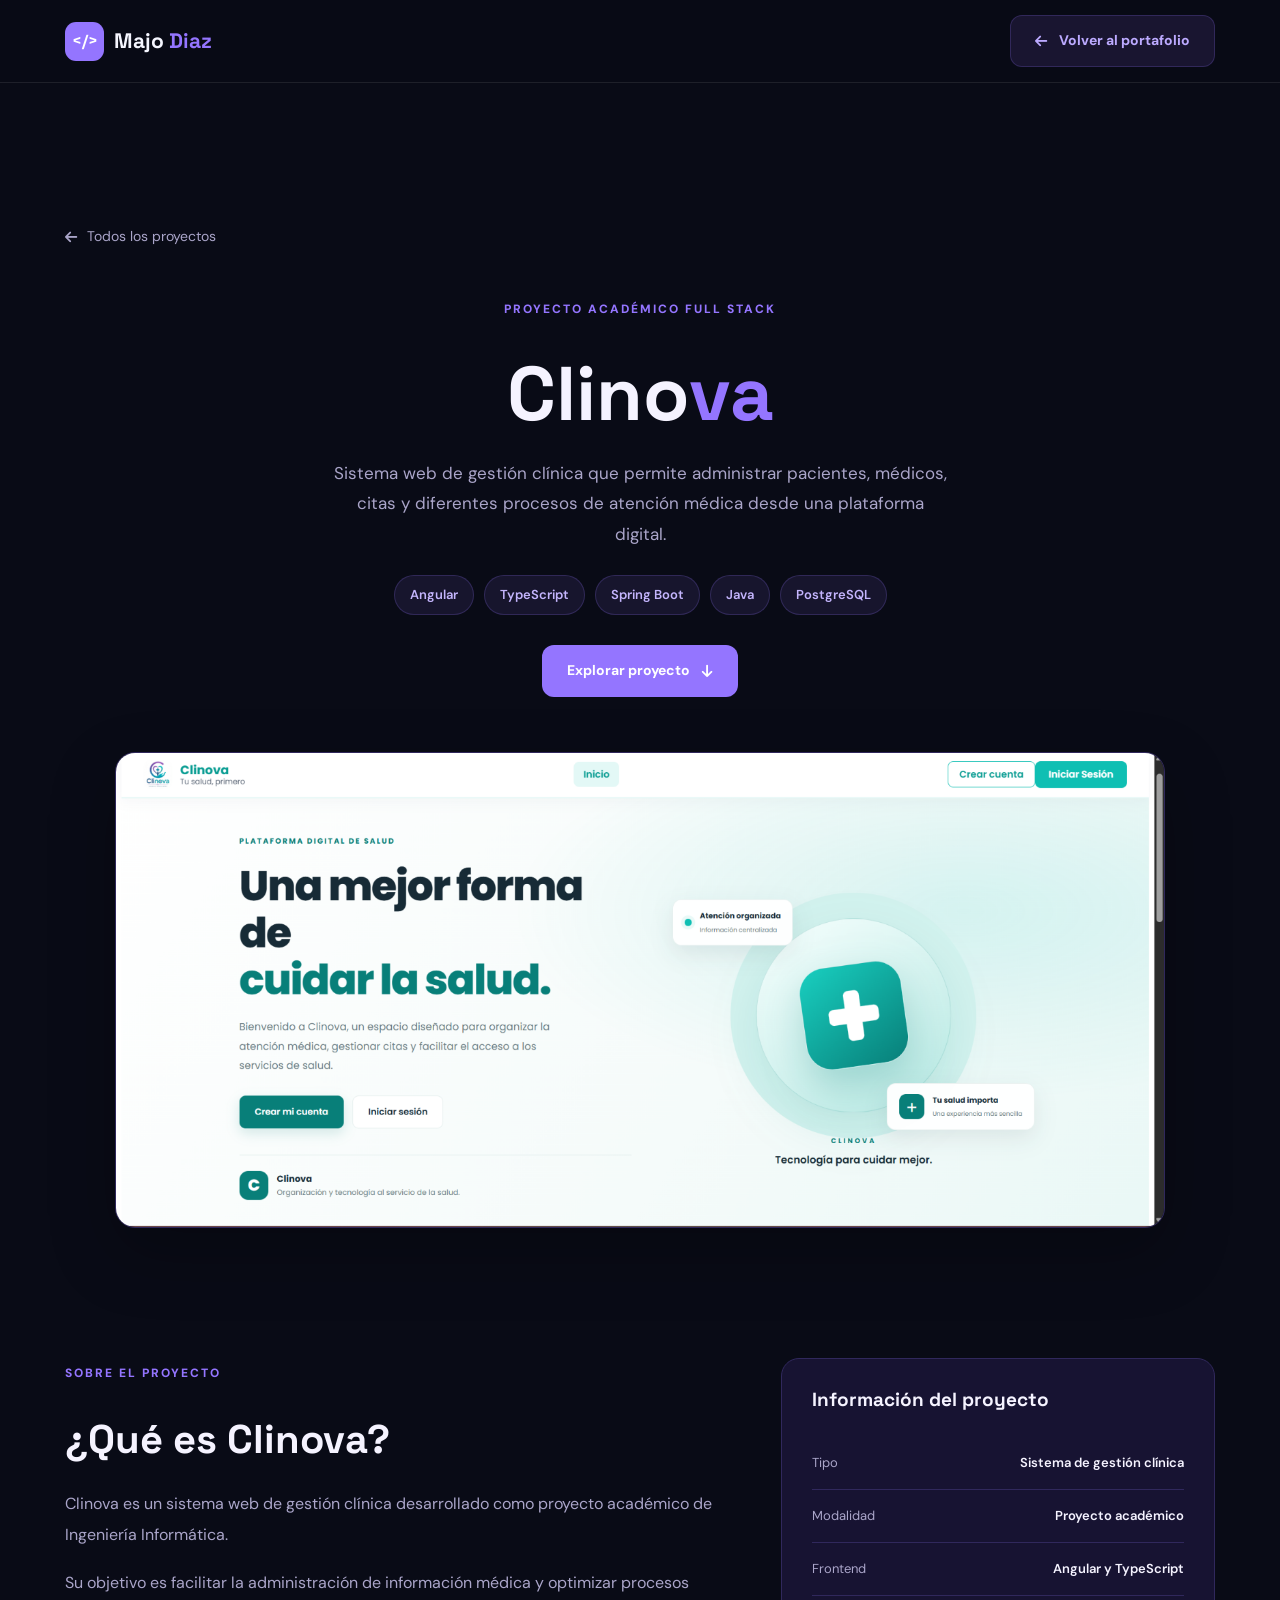
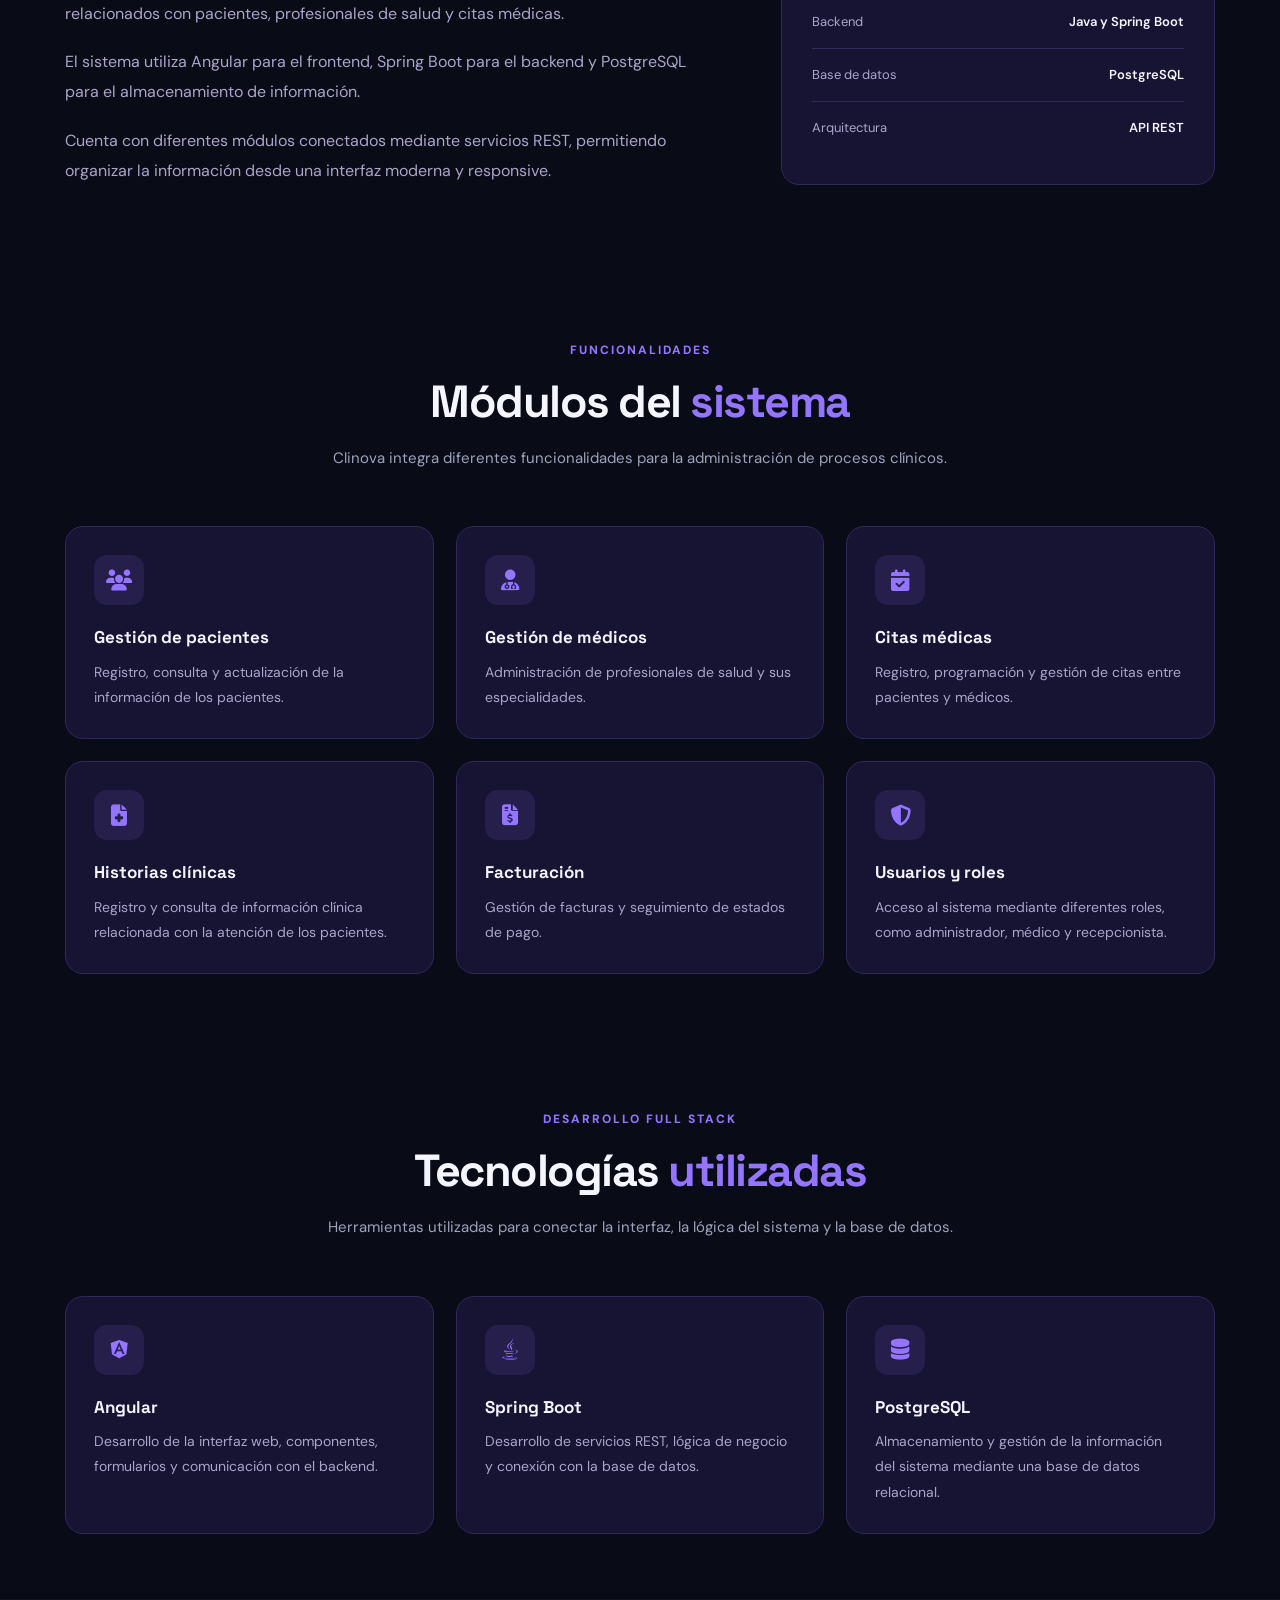
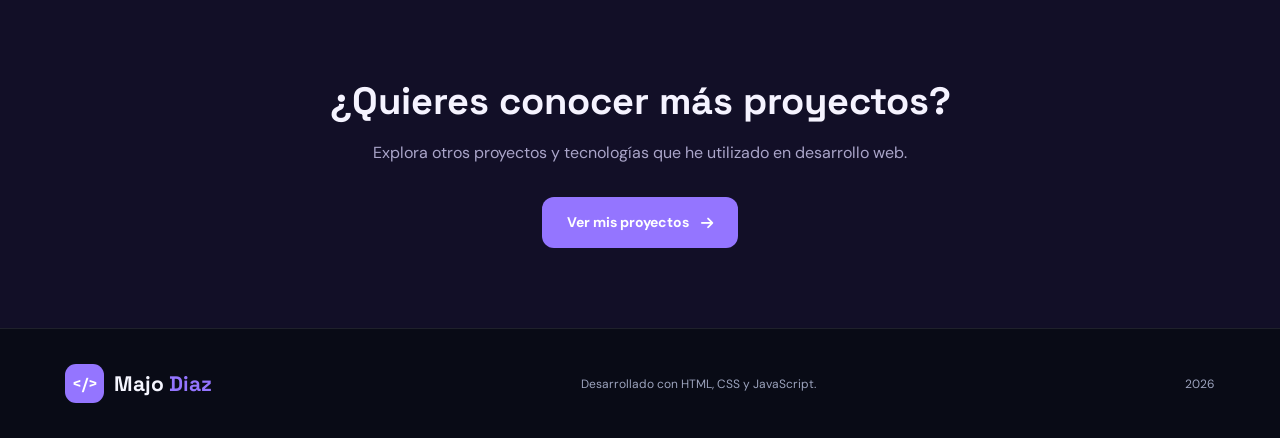
==== clinova-detalles.html @ e133c4ed "Add files via upload" ====
<!DOCTYPE html>
<html lang="es">

<head>
    <meta charset="UTF-8">
    <meta name="viewport" content="width=device-width, initial-scale=1.0">

    <meta name="description"
        content="Conoce Clinova, un sistema web de gestión clínica desarrollado con Angular, Spring Boot y PostgreSQL.">

    <title>Clinova | Proyecto de Majo Diaz</title>

    <!-- Tipografías -->
    <link rel="preconnect" href="https://fonts.googleapis.com">
    <link rel="preconnect" href="https://fonts.gstatic.com" crossorigin>

    <link href="https://fonts.googleapis.com/css2?family=DM+Sans:wght@400;500;600;700&family=Space+Grotesk:wght@400;500;600;700&display=swap"
        rel="stylesheet">

    <!-- Iconos -->
    <link rel="stylesheet"
        href="https://cdnjs.cloudflare.com/ajax/libs/font-awesome/6.5.2/css/all.min.css">

    <!-- CSS principal -->
    <link rel="stylesheet" href="styles.css">
</head>

<body>

    <!-- =====================================
         NAVEGACIÓN
    ===================================== -->

    <header class="header">

        <nav class="navbar container">

            <a href="index.html" class="logo">
                <span class="logo-icon">&lt;/&gt;</span>
                <span>Majo<span class="logo-accent"> Diaz</span></span>
            </a>

            <a href="index.html#proyectos" class="btn btn-nav">
                <i class="fa-solid fa-arrow-left"></i>
                Volver al portafolio
            </a>

        </nav>

    </header>

    <main>

        <!-- =====================================
             PRESENTACIÓN DE CLINOVA
        ===================================== -->

        <section class="section detail-hero">

            <div class="container">

                <a href="index.html#proyectos" class="detail-back">
                    <i class="fa-solid fa-arrow-left"></i>
                    Todos los proyectos
                </a>

                <div class="detail-heading">

                    <span class="section-label">
                        PROYECTO ACADÉMICO FULL STACK
                    </span>

                    <h1>Clino<span>va</span></h1>

                    <p>
                        Sistema web de gestión clínica que permite
                        administrar pacientes, médicos, citas
                        y diferentes procesos de atención médica
                        desde una plataforma digital.
                    </p>

                    <div class="detail-tags">
                        <span>Angular</span>
                        <span>TypeScript</span>
                        <span>Spring Boot</span>
                        <span>Java</span>
                        <span>PostgreSQL</span>
                    </div>

                    <a href="#informacion" class="btn btn-primary">
                        Explorar proyecto
                        <i class="fa-solid fa-arrow-down"></i>
                    </a>

                </div>

                <!-- IMAGEN PRINCIPAL -->
                <div class="detail-preview">

                    <img src="./clinova.png"
                         alt="Captura de la página principal de Clinova">

                </div>

            </div>

        </section>


        <!-- =====================================
             SOBRE EL PROYECTO
        ===================================== -->

        <section class="section detail-section" id="informacion">

            <div class="container">

                <div class="detail-grid">

                    <div class="detail-description">

                        <span class="section-label">
                            SOBRE EL PROYECTO
                        </span>

                        <h2>¿Qué es Clinova?</h2>

                        <p>
                            Clinova es un sistema web de gestión
                            clínica desarrollado como proyecto
                            académico de Ingeniería Informática.
                        </p>

                        <p>
                            Su objetivo es facilitar la administración
                            de información médica y optimizar
                            procesos relacionados con pacientes,
                            profesionales de salud y citas médicas.
                        </p>

                        <p>
                            El sistema utiliza Angular para el
                            frontend, Spring Boot para el backend
                            y PostgreSQL para el almacenamiento
                            de información.
                        </p>

                        <p>
                            Cuenta con diferentes módulos
                            conectados mediante servicios REST,
                            permitiendo organizar la información
                            desde una interfaz moderna y responsive.
                        </p>

                    </div>

                    <!-- INFORMACIÓN TÉCNICA -->
                    <div class="detail-info-card">

                        <h3>Información del proyecto</h3>

                        <div class="detail-info-item">
                            <span>Tipo</span>
                            <strong>Sistema de gestión clínica</strong>
                        </div>

                        <div class="detail-info-item">
                            <span>Modalidad</span>
                            <strong>Proyecto académico</strong>
                        </div>

                        <div class="detail-info-item">
                            <span>Frontend</span>
                            <strong>Angular y TypeScript</strong>
                        </div>

                        <div class="detail-info-item">
                            <span>Backend</span>
                            <strong>Java y Spring Boot</strong>
                        </div>

                        <div class="detail-info-item">
                            <span>Base de datos</span>
                            <strong>PostgreSQL</strong>
                        </div>

                        <div class="detail-info-item">
                            <span>Arquitectura</span>
                            <strong>API REST</strong>
                        </div>

                    </div>

                </div>

            </div>

        </section>


        <!-- =====================================
             FUNCIONALIDADES
        ===================================== -->

        <section class="section detail-section">

            <div class="container">

                <div class="section-heading">

                    <span class="section-label">
                        FUNCIONALIDADES
                    </span>

                    <h2>Módulos del <span>sistema</span></h2>

                    <p>
                        Clinova integra diferentes funcionalidades
                        para la administración de procesos clínicos.
                    </p>

                </div>

                <div class="detail-features-grid">

                    <!-- PACIENTES -->
                    <div class="detail-feature-card">

                        <i class="fa-solid fa-users"></i>

                        <h3>Gestión de pacientes</h3>

                        <p>
                            Registro, consulta y actualización
                            de la información de los pacientes.
                        </p>

                    </div>

                    <!-- MÉDICOS -->
                    <div class="detail-feature-card">

                        <i class="fa-solid fa-user-doctor"></i>

                        <h3>Gestión de médicos</h3>

                        <p>
                            Administración de profesionales
                            de salud y sus especialidades.
                        </p>

                    </div>

                    <!-- CITAS -->
                    <div class="detail-feature-card">

                        <i class="fa-solid fa-calendar-check"></i>

                        <h3>Citas médicas</h3>

                        <p>
                            Registro, programación y gestión
                            de citas entre pacientes y médicos.
                        </p>

                    </div>

                    <!-- HISTORIAS CLÍNICAS -->
                    <div class="detail-feature-card">

                        <i class="fa-solid fa-file-medical"></i>

                        <h3>Historias clínicas</h3>

                        <p>
                            Registro y consulta de información
                            clínica relacionada con la atención
                            de los pacientes.
                        </p>

                    </div>

                    <!-- FACTURACIÓN -->
                    <div class="detail-feature-card">

                        <i class="fa-solid fa-file-invoice-dollar"></i>

                        <h3>Facturación</h3>

                        <p>
                            Gestión de facturas y seguimiento
                            de estados de pago.
                        </p>

                    </div>

                    <!-- USUARIOS -->
                    <div class="detail-feature-card">

                        <i class="fa-solid fa-shield-halved"></i>

                        <h3>Usuarios y roles</h3>

                        <p>
                            Acceso al sistema mediante
                            diferentes roles, como administrador,
                            médico y recepcionista.
                        </p>

                    </div>

                </div>

            </div>

        </section>


        <!-- =====================================
             ARQUITECTURA Y TECNOLOGÍAS
        ===================================== -->

        <section class="section detail-section">

            <div class="container">

                <div class="section-heading">

                    <span class="section-label">
                        DESARROLLO FULL STACK
                    </span>

                    <h2>Tecnologías <span>utilizadas</span></h2>

                    <p>
                        Herramientas utilizadas para conectar
                        la interfaz, la lógica del sistema
                        y la base de datos.
                    </p>

                </div>

                <div class="detail-features-grid">

                    <div class="detail-feature-card">

                        <i class="fa-brands fa-angular"></i>

                        <h3>Angular</h3>

                        <p>
                            Desarrollo de la interfaz web,
                            componentes, formularios y
                            comunicación con el backend.
                        </p>

                    </div>

                    <div class="detail-feature-card">

                        <i class="fa-brands fa-java"></i>

                        <h3>Spring Boot</h3>

                        <p>
                            Desarrollo de servicios REST,
                            lógica de negocio y conexión
                            con la base de datos.
                        </p>

                    </div>

                    <div class="detail-feature-card">

                        <i class="fa-solid fa-database"></i>

                        <h3>PostgreSQL</h3>

                        <p>
                            Almacenamiento y gestión de
                            la información del sistema
                            mediante una base de datos relacional.
                        </p>

                    </div>

                </div>

            </div>

        </section>


        <!-- =====================================
             VOLVER AL PORTAFOLIO
        ===================================== -->

        <section class="section detail-bottom">

            <div class="container">

                <h2>¿Quieres conocer más proyectos?</h2>

                <p>
                    Explora otros proyectos y tecnologías
                    que he utilizado en desarrollo web.
                </p>

                <a href="index.html#proyectos"
                   class="btn btn-primary">

                    Ver mis proyectos
                    <i class="fa-solid fa-arrow-right"></i>

                </a>

            </div>

        </section>

    </main>


    <!-- =====================================
         FOOTER
    ===================================== -->

    <footer class="footer">

        <div class="container footer-container">

            <a href="index.html" class="logo">
                <span class="logo-icon">&lt;/&gt;</span>
                <span>Majo<span class="logo-accent"> Diaz</span></span>
            </a>

            <p>
                Desarrollado con HTML, CSS y JavaScript.
            </p>

            <span>2026</span>

        </div>

    </footer>

</body>

</html>
---- styles.css ----
/* ==========================================
   PORTAFOLIO PROFESIONAL
   ESTILOS GENERALES
========================================== */

:root {
    --bg: #090b16;
    --bg-soft: #101322;
    --surface: #15192c;
    --surface-hover: #1c2138;

    --text: #f5f6ff;
    --muted: #9ca3bd;

    --accent: #9475ff;
    --accent-strong: #7855f5;
    --accent-soft: rgba(148, 117, 255, 0.12);

    --border: rgba(255, 255, 255, 0.09);

    --font-title: 'Space Grotesk', sans-serif;
    --font-body: 'DM Sans', sans-serif;

    --radius: 18px;
    --transition: 0.3s ease;
}

/* REINICIO */

* {
    margin: 0;
    padding: 0;
    box-sizing: border-box;
}

html {
    scroll-behavior: smooth;
    scroll-padding-top: 90px;
}

body {
    background: var(--bg);
    color: var(--text);
    font-family: var(--font-body);
    line-height: 1.7;
    overflow-x: hidden;
}

a {
    text-decoration: none;
    color: inherit;
}

button {
    font: inherit;
}

button,
a {
    -webkit-tap-highlight-color: transparent;
}

.container {
    width: min(1150px, 90%);
    margin: auto;
}

.section {
    padding: 110px 0;
}

h1,
h2,
h3,
h4 {
    font-family: var(--font-title);
    line-height: 1.2;
}

::selection {
    background: var(--accent);
    color: white;
}

/* ==========================================
   BOTONES
========================================== */

.btn {
    display: inline-flex;
    align-items: center;
    justify-content: center;
    gap: 12px;

    padding: 13px 24px;
    border-radius: 12px;

    font-weight: 700;
    font-size: 14px;

    border: 1px solid transparent;
    cursor: pointer;

    transition: var(--transition);
}

.btn-primary {
    background: var(--accent);
    color: #fff;
}

.btn-primary:hover {
    background: var(--accent-strong);
    transform: translateY(-3px);
    box-shadow: 0 10px 30px rgba(148, 117, 255, 0.25);
}

.btn-outline {
    border-color: var(--border);
    background: rgba(255, 255, 255, 0.03);
}

.btn-outline:hover {
    border-color: var(--accent);
    background: var(--accent-soft);
}

.btn-nav {
    background: var(--accent-soft);
    color: #bcaaff;
    border-color: rgba(148, 117, 255, 0.2);
}

.btn-nav:hover {
    background: var(--accent);
    color: white;
}

/* ==========================================
   HEADER Y NAVEGACIÓN
========================================== */

.header {
    position: sticky;
    top: 0;
    z-index: 1000;

    background: rgba(9, 11, 22, 0.9);
    backdrop-filter: blur(18px);
    -webkit-backdrop-filter: blur(18px);

    border-bottom: 1px solid var(--border);
}

.navbar {
    height: 82px;

    display: flex;
    align-items: center;
    justify-content: space-between;
    gap: 25px;
}

.logo {
    display: inline-flex;
    align-items: center;
    gap: 10px;

    font-family: var(--font-title);
    font-size: 21px;
    font-weight: 700;
    white-space: nowrap;
}

.logo-icon {
    display: grid;
    place-items: center;

    width: 39px;
    height: 39px;

    background: var(--accent);
    border-radius: 11px;

    color: white;
    font-size: 16px;
}

.logo-accent {
    color: var(--accent);
}

.nav-links {
    display: flex;
    align-items: center;
    gap: 28px;
}

.nav-link {
    color: var(--muted);
    font-size: 14px;
    font-weight: 600;
    transition: var(--transition);
}

.nav-link:hover,
.nav-link.active {
    color: var(--accent);
}

.menu-toggle {
    display: none;

    background: transparent;
    border: 1px solid var(--border);
    border-radius: 10px;

    padding: 10px 13px;
    color: var(--text);

    cursor: pointer;
}

/* ==========================================
   HERO
========================================== */

.hero {
    position: relative;
    min-height: 680px;

    display: flex;
    align-items: center;

    padding: 105px 0 115px;

    background:
        radial-gradient(
            ellipse at 75% 40%,
            rgba(120, 85, 245, 0.12),
            transparent 45%
        ),
        var(--bg);
}

.hero-container {
    display: grid;
    grid-template-columns: 1.1fr 0.9fr;
    align-items: center;
    gap: 65px;
}

.hero-content {
    position: relative;
    z-index: 2;
}

.hero-badge {
    display: inline-flex;
    align-items: center;
    gap: 10px;

    padding: 8px 15px;
    margin-bottom: 25px;

    background: var(--accent-soft);
    border: 1px solid rgba(148, 117, 255, 0.2);
    border-radius: 50px;

    color: #c3b3ff;
    font-size: 12px;
    font-weight: 700;
}

.status-dot {
    width: 8px;
    height: 8px;
    border-radius: 50%;
    background: #54e5b2;

    box-shadow: 0 0 12px rgba(84, 229, 178, 0.5);
}

.hero-intro {
    color: var(--muted);
    font-weight: 600;
    margin-bottom: 12px;
}

.hero h1 {
    font-size: clamp(40px, 5vw, 65px);
    font-weight: 700;
    letter-spacing: -2.5px;
    margin-bottom: 25px;
}

.hero h1 span {
    display: block;

    background: linear-gradient(
        110deg,
        #b9a5ff,
        #8061ff,
        #6bded6
    );

    -webkit-background-clip: text;
    background-clip: text;
    color: transparent;
}

.hero-description {
    color: var(--muted);
    font-size: 16px;
    max-width: 530px;
    margin-bottom: 32px;
}

.hero-buttons {
    display: flex;
    flex-wrap: wrap;
    gap: 14px;
}

.hero-tech {
    margin-top: 45px;
    padding-top: 25px;
    border-top: 1px solid var(--border);
}

.hero-tech > span {
    color: var(--muted);
    font-size: 12px;
    font-weight: 700;
}

.tech-icons {
    display: flex;
    flex-wrap: wrap;
    align-items: center;
    gap: 25px;
    margin-top: 18px;
}

.tech-icons i {
    font-size: 26px;
    color: #9299b8;
    transition: var(--transition);
}

.tech-icons i:hover {
    color: var(--accent);
    transform: translateY(-4px);
}

/* ==========================================
   VENTANA DE CÓDIGO
========================================== */

.hero-visual {
    position: relative;
    min-width: 0;
}

.code-window {
    background: #111525;

    border: 1px solid rgba(148, 117, 255, 0.2);
    border-radius: 18px;

    overflow: hidden;

    box-shadow:
        0 25px 70px rgba(0, 0, 0, 0.3),
        0 0 65px rgba(120, 85, 245, 0.08);

    transform: rotate(2deg);
    transition: var(--transition);
}

.code-window:hover {
    transform: rotate(0deg) translateY(-5px);
}

.code-header {
    display: flex;
    align-items: center;
    justify-content: space-between;

    padding: 16px 20px;

    background: #191d31;
    border-bottom: 1px solid var(--border);

    color: var(--muted);
    font-size: 12px;
}

.window-dots {
    display: flex;
    gap: 6px;
}

.window-dots span {
    width: 10px;
    height: 10px;
    border-radius: 50%;
}

.window-dots span:nth-child(1) {
    background: #ff6464;
}

.window-dots span:nth-child(2) {
    background: #ffcb55;
}

.window-dots span:nth-child(3) {
    background: #4ed69a;
}

.code-body {
    padding: 28px 25px;

    font-family: Consolas, monospace;
    font-size: 13px;
    line-height: 2.1;

    color: #d9def8;
    overflow-x: auto;
}

.code-body p {
    white-space: nowrap;
}

.indent {
    padding-left: 22px;
}

.indent-2 {
    padding-left: 45px;
}

.code-purple {
    color: #bd9cff;
}

.code-green {
    color: #78e2b5;
}

.code-orange {
    color: #ffc078;
}

/* TARJETAS FLOTANTES */

.floating-card {
    position: absolute;

    display: flex;
    align-items: center;
    gap: 10px;

    padding: 12px 17px;

    background: #1b2035;
    border: 1px solid var(--border);
    border-radius: 12px;

    box-shadow: 0 15px 35px rgba(0, 0, 0, 0.2);

    font-size: 12px;
    font-weight: 700;

    animation: float 5s ease-in-out infinite;
}

.floating-card i {
    color: var(--accent);
    font-size: 17px;
}

.floating-card-1 {
    top: -30px;
    right: -20px;
}

.floating-card-2 {
    bottom: -25px;
    left: -30px;
    animation-delay: 2s;
}

@keyframes float {
    0%, 100% {
        transform: translateY(0);
    }

    50% {
        transform: translateY(-10px);
    }
}

/* ==========================================
   ENCABEZADOS DE SECCIONES
========================================== */

.section-heading {
    text-align: center;
    max-width: 650px;
    margin: 0 auto 55px;
}

.section-label {
    display: inline-block;

    color: var(--accent);
    font-size: 12px;
    font-weight: 800;
    letter-spacing: 2px;

    margin-bottom: 15px;
}

.section-heading h2 {
    font-size: clamp(32px, 4vw, 45px);
    letter-spacing: -1.5px;
    margin-bottom: 17px;
}

.section-heading h2 span {
    color: var(--accent);
}

.section-heading p {
    color: var(--muted);
    font-size: 15px;
}

/* ==========================================
   SOBRE MÍ
========================================== */

.about-section {
    background: var(--bg-soft);
}

.about-grid {
    display: grid;
    grid-template-columns: 1fr 1fr;
    align-items: center;
    gap: 70px;
}

.about-text h3 {
    font-size: 30px;
    margin-bottom: 23px;
}

.about-text p {
    color: var(--muted);
    margin-bottom: 18px;
    font-size: 15px;
}

.text-link {
    display: inline-flex;
    align-items: center;
    gap: 12px;

    margin-top: 12px;

    color: var(--accent);
    font-weight: 700;
    font-size: 14px;
    transition: var(--transition);
}

.text-link:hover {
    gap: 18px;
}

.about-highlights {
    display: grid;
    grid-template-columns: repeat(2, 1fr);
    gap: 17px;
}

.highlight-card {
    padding: 25px;

    background: var(--surface);
    border: 1px solid var(--border);
    border-radius: var(--radius);

    transition: var(--transition);
}

.highlight-card:hover {
    transform: translateY(-5px);
    border-color: rgba(148, 117, 255, 0.4);
}

.highlight-card i {
    font-size: 25px;
    color: var(--accent);
    margin-bottom: 18px;
}

.highlight-card h4 {
    font-size: 16px;
    margin-bottom: 9px;
}

.highlight-card p {
    color: var(--muted);
    font-size: 13px;
}

/* ==========================================
   HABILIDADES
========================================== */

.skills-grid {
    display: grid;
    grid-template-columns: repeat(4, 1fr);
    gap: 20px;
}

.skill-card {
    text-align: center;

    padding: 35px 20px;

    background: var(--surface);
    border: 1px solid var(--border);
    border-radius: var(--radius);

    transition: var(--transition);
}

.skill-card:hover {
    transform: translateY(-7px);
    border-color: var(--accent);
    background: var(--surface-hover);
}

.skill-card i {
    display: block;
    font-size: 42px;
    color: var(--accent);
    margin-bottom: 20px;
}

.skill-card h3 {
    font-size: 17px;
    margin-bottom: 6px;
}

.skill-card span {
    color: var(--muted);
    font-size: 12px;
}

/* ==========================================
   PROYECTOS
========================================== */

.projects-section {
    background: var(--bg-soft);
}

.projects-grid {
    grid-template-columns: repeat(2, minmax(0, 1fr));
    max-width: 900px;
    margin: 0 auto;
}

@media (max-width: 600px) {
    .projects-grid {
        grid-template-columns: 1fr;
    }
}
.project-card {
    overflow: hidden;

    background: var(--surface);
    border: 1px solid var(--border);
    border-radius: 20px;

    transition: var(--transition);
}

.project-card:hover {
    transform: translateY(-7px);
    border-color: rgba(148, 117, 255, 0.4);
}

.project-image {
    height: 210px;

    display: grid;
    place-items: center;

    overflow: hidden;
}

.project-ia {
    background: linear-gradient(135deg, #25175b, #6145bc);
}

.project-clinova {
    background: linear-gradient(135deg, #103b45, #168a91);
}

.project-golazo {
    background: linear-gradient(135deg, #123a2b, #25865c);
}

.project-placeholder {
    display: flex;
    flex-direction: column;
    align-items: center;
    gap: 15px;

    color: white;
    transition: var(--transition);
}

.project-placeholder i {
    font-size: 48px;
}

.project-placeholder span {
    font-family: var(--font-title);
    font-size: 22px;
    font-weight: 700;
    letter-spacing: 2px;
}

.project-card:hover .project-placeholder {
    transform: scale(1.08);
}

.project-content {
    padding: 27px;
}

.project-tags {
    display: flex;
    flex-wrap: wrap;
    gap: 7px;
    margin-bottom: 18px;
}

.project-tags span {
    padding: 5px 10px;

    background: var(--accent-soft);
    border-radius: 6px;

    color: #bcaaff;
    font-size: 10px;
    font-weight: 700;
}

.project-content h3 {
    font-size: 22px;
    margin-bottom: 12px;
}

.project-content p {
    color: var(--muted);
    font-size: 13px;
    line-height: 1.8;
    min-height: 94px;
}

.project-links {
    margin-top: 20px;
}

.project-links a {
    display: inline-flex;
    align-items: center;
    gap: 10px;

    color: var(--accent);
    font-size: 13px;
    font-weight: 700;

    transition: var(--transition);
}

.project-links a:hover {
    gap: 15px;
}

.project-status {
    color: var(--muted);
    font-size: 12px;
}

/* ==========================================
   SERVICIOS
========================================== */

.services-grid {
    display: grid;
    grid-template-columns: repeat(3, 1fr);
    gap: 25px;
}

.service-card {
    padding: 35px;

    background: var(--surface);
    border: 1px solid var(--border);
    border-radius: var(--radius);

    transition: var(--transition);
}

.service-card:hover {
    transform: translateY(-6px);
    border-color: rgba(148, 117, 255, 0.4);
}

.service-icon {
    width: 60px;
    height: 60px;

    display: grid;
    place-items: center;

    background: var(--accent-soft);
    border-radius: 15px;

    margin-bottom: 25px;
}

.service-icon i {
    font-size: 25px;
    color: var(--accent);
}

.service-card h3 {
    font-size: 19px;
    margin-bottom: 15px;
}

.service-card p {
    color: var(--muted);
    font-size: 14px;
}

/* ==========================================
   CONTACTO
========================================== */

.contact-section {
    background: var(--bg-soft);
}

.contact-box {
    position: relative;
    overflow: hidden;

    text-align: center;

    padding: 75px 30px;

    background:
        radial-gradient(
            circle at top right,
            rgba(148, 117, 255, 0.15),
            transparent 45%
        ),
        var(--surface);

    border: 1px solid rgba(148, 117, 255, 0.2);
    border-radius: 25px;
}

.contact-box h2 {
    font-size: clamp(32px, 4vw, 48px);
    max-width: 650px;
    margin: 0 auto 20px;
}

.contact-box h2 span {
    color: var(--accent);
}

.contact-box > p {
    color: var(--muted);
    max-width: 520px;
    margin: 0 auto 30px;
}

.contact-actions {
    display: flex;
    justify-content: center;
    gap: 15px;
}

.contact-note {
    margin-top: 20px !important;
    margin-bottom: 0 !important;
    font-size: 12px;
}

/* ==========================================
   FOOTER
========================================== */

.footer {
    padding: 35px 0;
    border-top: 1px solid var(--border);
}

.footer-container {
    display: flex;
    align-items: center;
    justify-content: space-between;
    gap: 20px;
}

.footer-container p,
.footer-container > span {
    color: var(--muted);
    font-size: 12px;
}

/* ==========================================
   RESPONSIVE - TABLETS
========================================== */

@media (max-width: 1050px) {

    .nav-links {
        gap: 15px;
    }

    .hero-container {
        gap: 35px;
    }

    .hero h1 {
        font-size: 47px;
    }

    .about-grid {
        gap: 35px;
    }

    .projects-grid {
        gap: 17px;
    }

    .project-content {
        padding: 22px;
    }
}

@media (max-width: 850px) {

    .section {
        padding: 80px 0;
    }

    .navbar {
        height: 72px;
    }

    .nav-links {
        display: none;

        position: absolute;
        top: 72px;
        left: 0;
        right: 0;

        flex-direction: column;
        align-items: stretch;
        gap: 0;

        padding: 15px 5% 25px;

        background: #101322;
        border-bottom: 1px solid var(--border);
    }

    .nav-links.show {
        display: flex;
    }

    .nav-link {
        padding: 13px 10px;
    }

    .menu-toggle {
        display: block;
    }

    .navbar > .btn-nav {
        margin-left: auto;
    }

    .hero {
        padding: 80px 0 100px;
    }

    .hero-container {
        grid-template-columns: 1fr;
        gap: 75px;
    }

    .hero-content {
        max-width: 650px;
    }

    .hero h1 {
        font-size: clamp(40px, 7vw, 60px);
    }

    .hero-visual {
        width: min(550px, 100%);
        margin: auto;
    }

    .about-grid {
        grid-template-columns: 1fr;
        gap: 40px;
    }

    .skills-grid {
        grid-template-columns: repeat(4, 1fr);
        gap: 12px;
    }

    .skill-card {
        padding: 25px 12px;
    }

    .projects-grid {
        grid-template-columns: repeat(2, 1fr);
    }

    .services-grid {
        grid-template-columns: repeat(2, 1fr);
    }
}

/* ==========================================
   RESPONSIVE - CELULARES
========================================== */

@media (max-width: 600px) {

    .container {
        width: 90%;
    }

    .section {
        padding: 70px 0;
    }

    .logo {
        font-size: 18px;
    }

    .logo-icon {
        width: 35px;
        height: 35px;
    }

    .navbar > .btn-nav {
        display: none;
    }

    .hero {
        padding: 65px 0 85px;
    }

    .hero-badge {
        font-size: 10px;
    }

    .hero h1 {
        font-size: clamp(36px, 9vw, 48px);
        letter-spacing: -1.5px;
    }

    .hero-description {
        font-size: 14px;
    }

    .hero-buttons {
        flex-direction: column;
        align-items: stretch;
    }

    .hero-buttons .btn {
        width: 100%;
    }

    .tech-icons {
        gap: 20px;
    }

    .tech-icons i {
        font-size: 23px;
    }

    .code-window {
        transform: none;
    }

    .code-body {
        padding: 20px 14px;
        font-size: 11px;
    }

    .floating-card {
        display: none;
    }

    .section-heading {
        margin-bottom: 38px;
    }

    .section-heading h2 {
        font-size: 32px;
    }

    .about-text h3 {
        font-size: 25px;
    }

    .about-highlights {
        grid-template-columns: repeat(2, 1fr);
        gap: 10px;
    }

    .highlight-card {
        padding: 18px;
    }

    .highlight-card h4 {
        font-size: 14px;
    }

    .highlight-card p {
        font-size: 12px;
    }

    .skills-grid {
        grid-template-columns: repeat(2, 1fr);
        gap: 13px;
    }

    .skill-card {
        padding: 28px 15px;
    }

    .projects-grid {
        grid-template-columns: 1fr;
    }

    .project-image {
        height: 200px;
    }

    .project-content p {
        min-height: auto;
    }

    .services-grid {
        grid-template-columns: 1fr;
    }

    .service-card {
        padding: 28px;
    }

    .contact-box {
        padding: 55px 20px;
    }

    .contact-box h2 {
        font-size: 32px;
    }

    .contact-actions .btn {
        width: 100%;
    }

    .footer-container {
        flex-direction: column;
        text-align: center;
    }
}

/* ==========================================
   ACCESIBILIDAD
========================================== */

@media (prefers-reduced-motion: reduce) {

    *,
    *::before,
    *::after {
        animation-duration: 0.01ms !important;
        transition-duration: 0.01ms !important;
        scroll-behavior: auto !important;
    }
}


/* ==========================================
   ANIMACIONES AL DESPLAZARSE
========================================== */

.reveal {
    opacity: 0;
    transform: translateY(25px);

    transition:
        opacity 0.7s ease,
        transform 0.7s ease;
}

.reveal.visible {
    opacity: 1;
    transform: translateY(0);
}

/* Accesibilidad: reducir animaciones */

@media (prefers-reduced-motion: reduce) {

    .reveal {
        opacity: 1;
        transform: none;
    }

}


/* BOTÓN DE CONTACTO */

.contact-actions .btn-primary {
    min-width: 220px;
}

.contact-actions .btn-primary:hover {
    box-shadow: 0 12px 35px rgba(148, 117, 255, 0.3);
}

.project-image {
    height: 260px;
    overflow: hidden;
}

.project-image img {
    width: 100%;
    height: 100%;
    object-fit: cover;
    object-position: top center;
    display: block;
}

@media (max-width: 600px) {
    .project-image {
        height: 210px;
    }
}

/* Imágenes de los proyectos */

.project-image {
    height: 260px;
    overflow: hidden;
}

.project-image img {
    width: 100%;
    height: 100%;
    object-fit: cover;
    object-position: top center;
    display: block;
}

@media (max-width: 600px) {
    .project-image {
        height: 210px;
    }
}


/* =========================================
   MEJORAS DE TARJETAS DE PROYECTOS
========================================= */

/* Tarjetas */
.project-card {
    display: flex;
    flex-direction: column;
    overflow: hidden;
    transition: transform 0.3s ease,
                box-shadow 0.3s ease;
}

.project-card:hover {
    transform: translateY(-6px);
    box-shadow: 0 18px 45px rgba(0, 0, 0, 0.25);
}

/* Imágenes */
.project-image {
    position: relative;
    height: 260px;
    overflow: hidden;
}

.project-image img {
    width: 100%;
    height: 100%;
    object-fit: cover;
    object-position: top center;
    display: block;
    transition: transform 0.4s ease;
}

.project-card:hover .project-image img {
    transform: scale(1.04);
}

/* Etiqueta sobre la imagen */
.project-image-label {
    position: absolute;
    top: 16px;
    left: 16px;
    padding: 8px 13px;
    border-radius: 20px;
    background: rgba(13, 11, 28, 0.88);
    color: #ffffff;
    font-size: 12px;
    font-weight: 600;
    border: 1px solid rgba(255, 255, 255, 0.15);
    backdrop-filter: blur(8px);
}

/* Contenido */
.project-content {
    display: flex;
    flex-direction: column;
    flex: 1;
}

.project-content > p {
    line-height: 1.8;
}

/* Funcionalidades */
.project-features {
    margin-top: 22px;
    padding: 20px;
    border-radius: 14px;
    background: rgba(148, 117, 255, 0.07);
    border: 1px solid rgba(148, 117, 255, 0.15);
}

.project-features h4 {
    font-size: 14px;
    font-weight: 700;
    color: #f5f3ff;
    margin-bottom: 15px;
}

.project-features ul {
    list-style: none;
    padding: 0;
    margin: 0;
    display: flex;
    flex-direction: column;
    gap: 13px;
}

.project-features li {
    display: flex;
    align-items: flex-start;
    gap: 11px;
    font-size: 13px;
    line-height: 1.6;
    color: #aaa5c9;
}

.project-features li i {
    color: #a78bfa;
    margin-top: 4px;
    font-size: 12px;
}

/* Enlaces */
.project-links {
    margin-top: auto;
    padding-top: 24px;
    display: flex;
    align-items: center;
    flex-wrap: wrap;
    gap: 12px;
}

.project-btn {
    display: inline-flex;
    align-items: center;
    justify-content: center;
    gap: 10px;
    padding: 12px 20px;
    background: #9475ff;
    color: #ffffff;
    border-radius: 10px;
    font-size: 13px;
    font-weight: 700;
    text-decoration: none;
    transition: background 0.3s ease,
                transform 0.3s ease;
}

.project-btn:hover {
    background: #7958ed;
    transform: translateY(-2px);
    color: #ffffff;
}

/* Estado de Clinova */
.project-status {
    display: inline-flex;
    align-items: center;
    padding: 10px 14px;
    border-radius: 10px;
    background: rgba(148, 117, 255, 0.1);
    color: #c4b5fd;
    font-size: 12px;
    font-weight: 600;
    border: 1px solid rgba(148, 117, 255, 0.2);
}

/* Responsive */
@media (max-width: 600px) {

    .project-image {
        height: 210px;
    }

    .project-features {
        padding: 16px;
    }

    .project-links {
        padding-top: 20px;
    }

    .project-btn {
        width: 100%;
    }
}


/* =========================================
   PÁGINAS DE DETALLES DE PROYECTOS
========================================= */

/* Presentación */
.detail-hero {
    padding-top: 140px;
    padding-bottom: 65px;
}

.detail-back {
    display: inline-flex;
    align-items: center;
    gap: 10px;
    color: #aaa5c9;
    text-decoration: none;
    font-size: 14px;
    margin-bottom: 45px;
    transition: color 0.3s ease;
}

.detail-back:hover {
    color: #9475ff;
}

.detail-heading {
    max-width: 760px;
    margin: 0 auto 55px;
    text-align: center;
}

.detail-heading h1 {
    font-family: 'Space Grotesk', sans-serif;
    font-size: clamp(48px, 7vw, 76px);
    line-height: 1.1;
    color: #f5f3ff;
    margin: 18px 0 22px;
}

.detail-heading h1 span {
    color: #9475ff;
}

.detail-heading > p {
    color: #aaa5c9;
    font-size: 17px;
    line-height: 1.8;
    max-width: 620px;
    margin: 0 auto 25px;
}

.detail-tags {
    display: flex;
    justify-content: center;
    flex-wrap: wrap;
    gap: 10px;
    margin-bottom: 30px;
}

.detail-tags span {
    padding: 8px 15px;
    border-radius: 20px;
    background: rgba(148, 117, 255, 0.1);
    border: 1px solid rgba(148, 117, 255, 0.2);
    color: #c4b5fd;
    font-size: 13px;
    font-weight: 600;
}

/* Imagen principal */
.detail-preview {
    max-width: 1050px;
    margin: 0 auto;
    border-radius: 20px;
    overflow: hidden;
    border: 1px solid #30285c;
    background: #171332;
    box-shadow: 0 25px 65px rgba(0, 0, 0, 0.25);
}

.detail-preview img {
    width: 100%;
    height: auto;
    display: block;
}

/* Información */
.detail-section {
    padding-top: 65px;
    padding-bottom: 65px;
}

.detail-grid {
    display: grid;
    grid-template-columns: 1.5fr 1fr;
    gap: 65px;
    align-items: start;
}

.detail-description h2 {
    font-family: 'Space Grotesk', sans-serif;
    font-size: clamp(28px, 4vw, 40px);
    margin: 18px 0 25px;
    color: #f5f3ff;
}

.detail-description p {
    color: #aaa5c9;
    line-height: 1.9;
    margin-bottom: 18px;
}

/* Tarjeta de información */
.detail-info-card {
    padding: 30px;
    background: #171332;
    border: 1px solid #30285c;
    border-radius: 18px;
}

.detail-info-card h3 {
    color: #f5f3ff;
    font-size: 19px;
    margin-bottom: 25px;
}

.detail-info-item {
    display: flex;
    justify-content: space-between;
    align-items: flex-start;
    gap: 15px;
    padding: 15px 0;
    border-bottom: 1px solid #30285c;
}

.detail-info-item:last-child {
    border-bottom: none;
}

.detail-info-item span {
    color: #aaa5c9;
    font-size: 13px;
}

.detail-info-item strong {
    color: #f5f3ff;
    font-size: 13px;
    font-weight: 600;
    text-align: right;
}

/* Funcionalidades */
.detail-features-grid {
    display: grid;
    grid-template-columns: repeat(3, minmax(0, 1fr));
    gap: 22px;
    margin-top: 45px;
}

.detail-feature-card {
    padding: 28px;
    background: #171332;
    border: 1px solid #30285c;
    border-radius: 18px;
    transition: transform 0.3s ease,
                border-color 0.3s ease;
}

.detail-feature-card:hover {
    transform: translateY(-5px);
    border-color: #9475ff;
}

.detail-feature-card > i {
    width: 50px;
    height: 50px;
    display: flex;
    align-items: center;
    justify-content: center;
    background: rgba(148, 117, 255, 0.12);
    color: #9475ff;
    border-radius: 13px;
    font-size: 21px;
    margin-bottom: 22px;
}

.detail-feature-card h3 {
    color: #f5f3ff;
    font-size: 17px;
    margin-bottom: 12px;
}

.detail-feature-card p {
    color: #aaa5c9;
    font-size: 14px;
    line-height: 1.8;
}

/* Sección final */
.detail-bottom {
    text-align: center;
    padding: 80px 20px;
    background: #120f27;
}

.detail-bottom h2 {
    font-family: 'Space Grotesk', sans-serif;
    color: #f5f3ff;
    font-size: clamp(26px, 4vw, 38px);
    margin-bottom: 15px;
}

.detail-bottom p {
    color: #aaa5c9;
    margin-bottom: 30px;
    line-height: 1.7;
}

/* =========================================
   RESPONSIVE
========================================= */

@media (max-width: 900px) {

    .detail-grid {
        grid-template-columns: 1fr;
        gap: 35px;
    }

    .detail-features-grid {
        grid-template-columns: repeat(2, minmax(0, 1fr));
    }
}

@media (max-width: 600px) {

    .detail-hero {
        padding-top: 110px;
        padding-bottom: 40px;
    }

    .detail-back {
        margin-bottom: 30px;
    }

    .detail-heading {
        margin-bottom: 35px;
    }

    .detail-heading > p {
        font-size: 15px;
    }

    .detail-preview {
        border-radius: 12px;
    }

    .detail-section {
        padding-top: 45px;
        padding-bottom: 45px;
    }

    .detail-info-card {
        padding: 22px;
    }

    .detail-features-grid {
        grid-template-columns: 1fr;
        gap: 16px;
    }

    .detail-feature-card {
        padding: 23px;
    }

    .detail-bottom {
        padding: 60px 20px;
    }
}


/* =========================================
   BOTONES DE PROYECTOS
========================================= */

.project-btn-outline {
    background: transparent;
    color: #c4b5fd;
    border: 1px solid rgba(148, 117, 255, 0.4);
}

.project-btn-outline:hover {
    background: rgba(148, 117, 255, 0.12);
    border-color: #9475ff;
    color: #ffffff;
}

/* Diseño adaptable */
@media (max-width: 600px) {

    .project-links {
        flex-direction: column;
        align-items: stretch;
    }

    .project-links .project-btn {
        width: 100%;
        text-align: center;
    }

    .project-status {
        justify-content: center;
    }
}
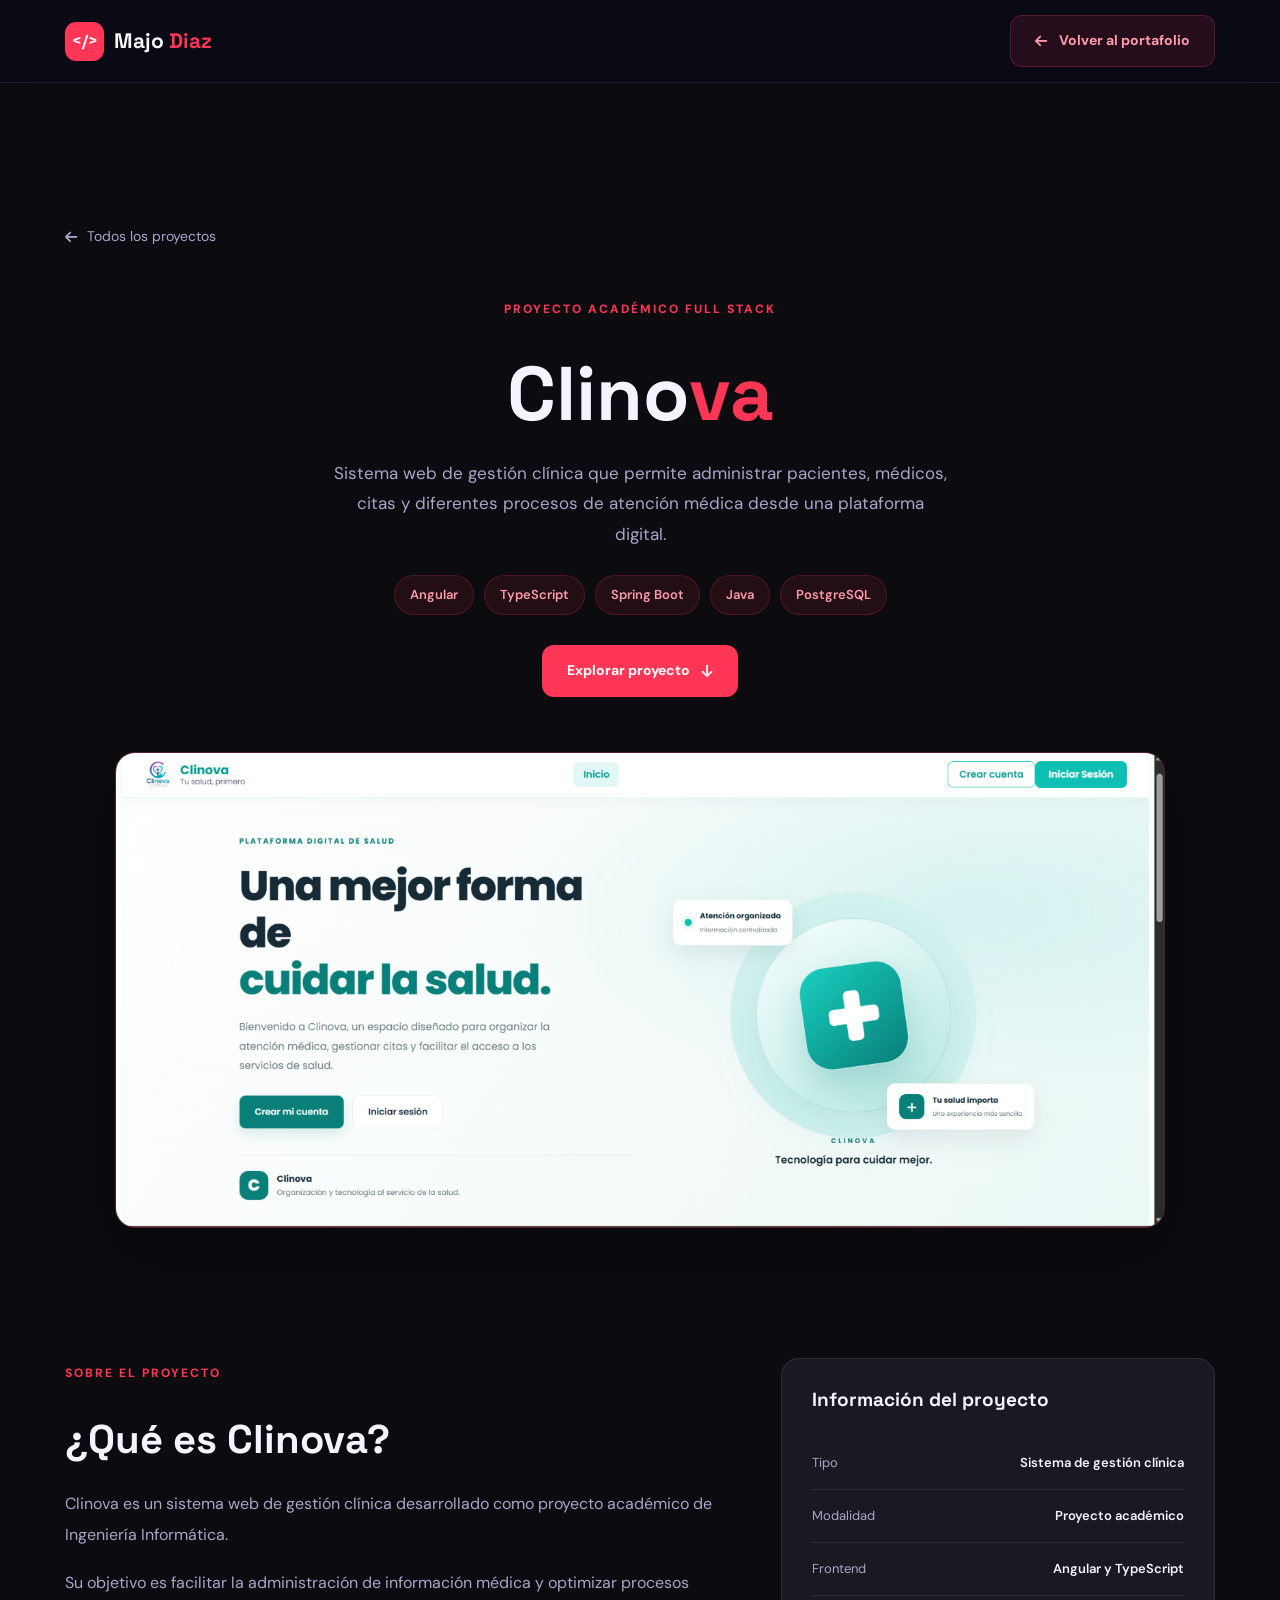
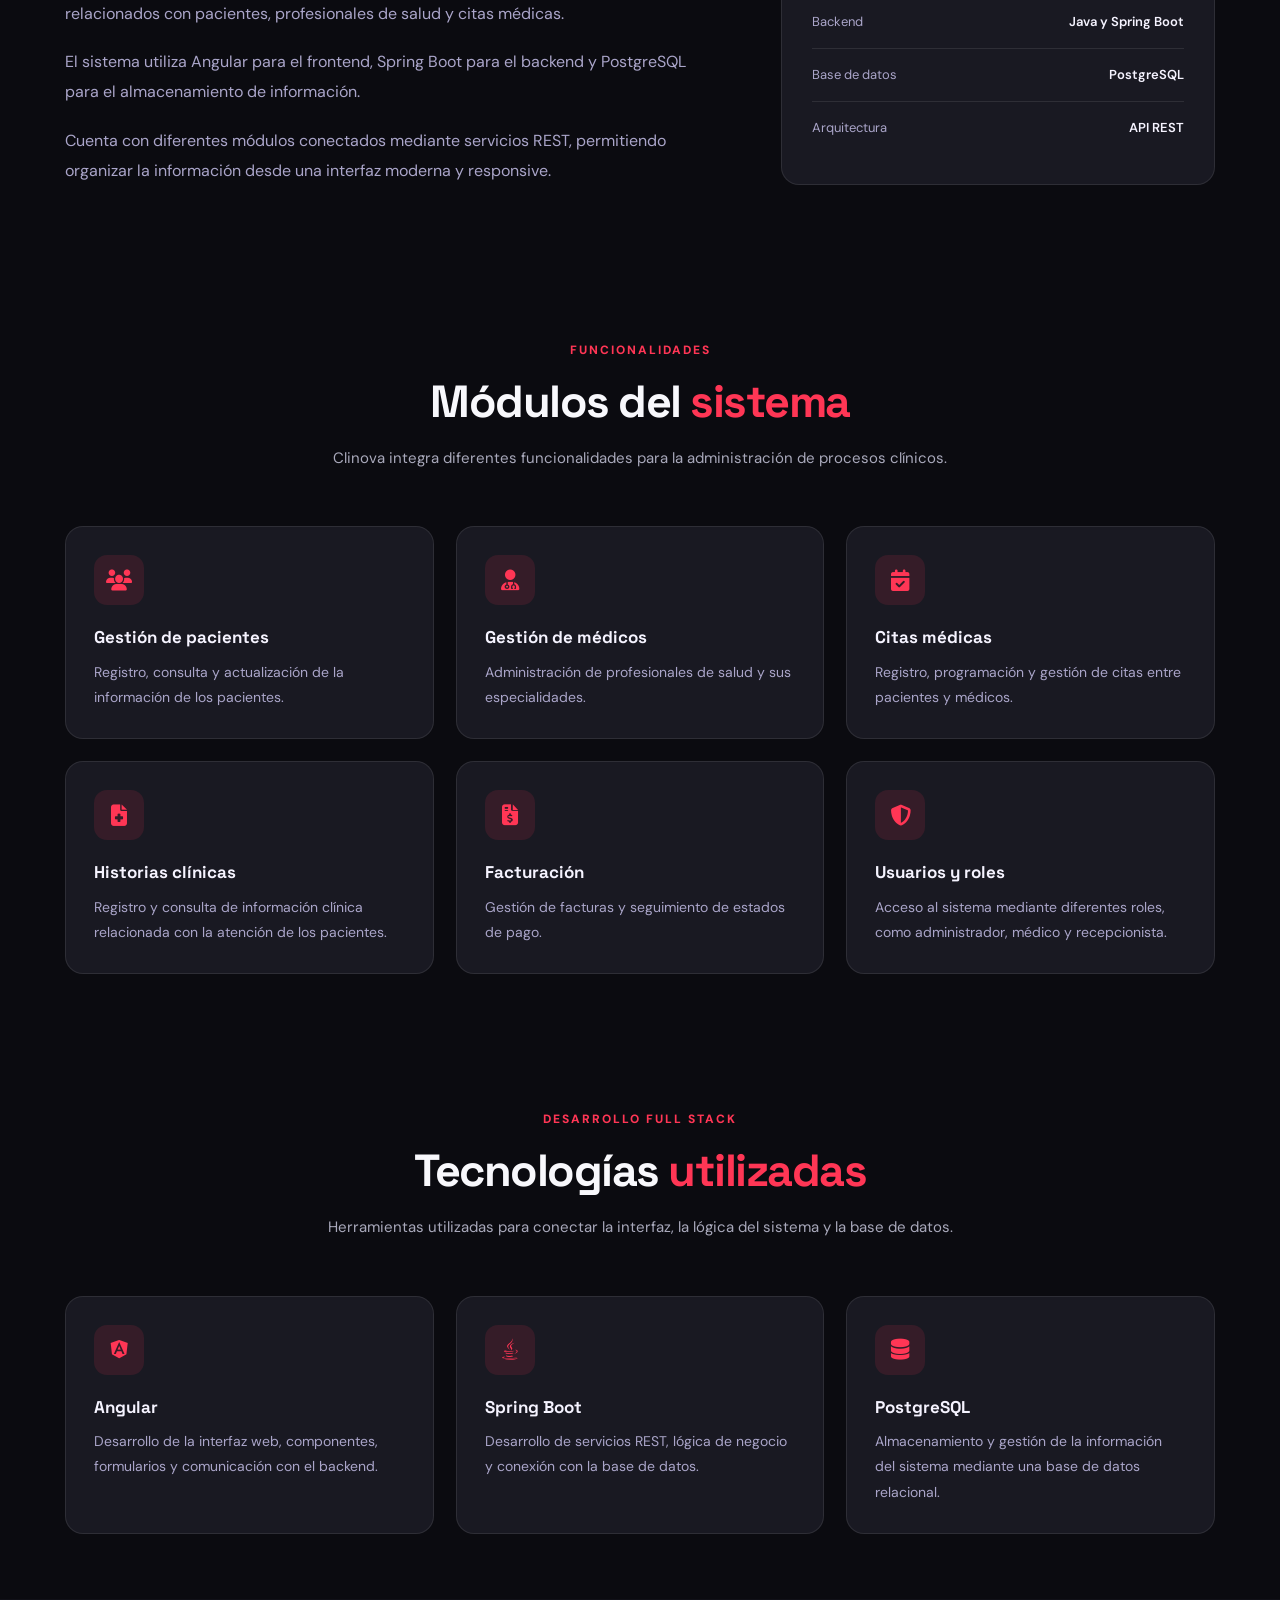
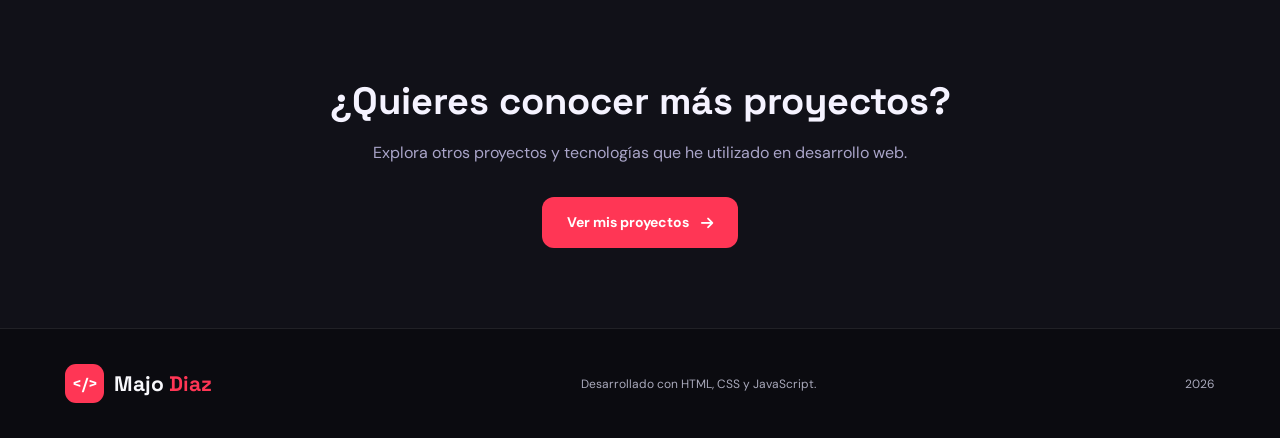
==== commit cedf3a7d: "Add files via upload" ====
--- a/clinova-detalles.html
+++ b/clinova-detalles.html
@@ -1,4 +1,3 @@
-
 <!DOCTYPE html>
 <html lang="es">
 
@@ -15,12 +14,12 @@
     <link rel="preconnect" href="https://fonts.googleapis.com">
     <link rel="preconnect" href="https://fonts.gstatic.com" crossorigin>
 
-    <link href="https://fonts.googleapis.com/css2?family=DM+Sans:wght@400;500;600;700&family=Space+Grotesk:wght@400;500;600;700&display=swap"
+    <link
+        href="https://fonts.googleapis.com/css2?family=DM+Sans:wght@400;500;600;700&family=Space+Grotesk:wght@400;500;600;700&display=swap"
         rel="stylesheet">
 
     <!-- Iconos -->
-    <link rel="stylesheet"
-        href="https://cdnjs.cloudflare.com/ajax/libs/font-awesome/6.5.2/css/all.min.css">
+    <link rel="stylesheet" href="https://cdnjs.cloudflare.com/ajax/libs/font-awesome/6.5.2/css/all.min.css">
 
     <!-- CSS principal -->
     <link rel="stylesheet" href="styles.css">
@@ -98,8 +97,7 @@
                 <!-- IMAGEN PRINCIPAL -->
                 <div class="detail-preview">
 
-                    <img src="./clinova.png"
-                         alt="Captura de la página principal de Clinova">
+                    <img src="/clinova.png" alt="Captura de la página principal de Clinova">
 
                 </div>
 
@@ -407,8 +405,7 @@
                     que he utilizado en desarrollo web.
                 </p>
 
-                <a href="index.html#proyectos"
-                   class="btn btn-primary">
+                <a href="index.html#proyectos" class="btn btn-primary">
 
                     Ver mis proyectos
                     <i class="fa-solid fa-arrow-right"></i>
@@ -447,4 +444,4 @@
 
 </body>
 
-</html>
+</html>
--- a/styles.css
+++ b/styles.css
@@ -1788,3 +1788,183 @@
 }
 
 
+
+/* =========================================
+   NUEVO TEMA - ROJO CARMESÍ
+========================================= */
+
+:root {
+    --bg: #0b0b10;
+    --bg-soft: #111118;
+    --surface: #191922;
+    --surface-hover: #24232e;
+
+    --text: #f8f8fc;
+    --muted: #a9a9bb;
+
+    --accent: #ff3655;
+    --accent-strong: #e11d48;
+    --accent-soft: rgba(255, 54, 85, 0.12);
+
+    --border: rgba(255, 255, 255, 0.09);
+}
+
+/* Navegación */
+.btn-nav {
+    color: #ff9aaa;
+    border-color: rgba(255, 54, 85, 0.25);
+}
+
+/* Portada */
+.hero {
+    background:
+        radial-gradient(
+            ellipse at 75% 40%,
+            rgba(255, 54, 85, 0.15),
+            transparent 48%
+        ),
+        var(--bg);
+}
+
+.hero h1 span {
+    background: linear-gradient(
+        110deg,
+        #ff9aaa,
+        #ff3655,
+        #ff744f
+    );
+    -webkit-background-clip: text;
+    background-clip: text;
+    color: transparent;
+}
+
+.hero-badge {
+    color: #ff9aaa;
+    border-color: rgba(255, 54, 85, 0.25);
+}
+
+/* Ventana de código */
+.code-window {
+    border-color: rgba(255, 54, 85, 0.25);
+    box-shadow:
+        0 25px 70px rgba(0, 0, 0, 0.3),
+        0 0 65px rgba(255, 54, 85, 0.1);
+}
+
+.code-purple {
+    color: #ff8a9a;
+}
+
+/* Tarjetas */
+.highlight-card:hover,
+.project-card:hover,
+.service-card:hover {
+    border-color: rgba(255, 54, 85, 0.45);
+}
+
+/* Etiquetas de proyectos */
+.project-tags span {
+    color: #ff9aaa;
+}
+
+/* Funcionalidades de proyectos */
+.project-features {
+    background: rgba(255, 54, 85, 0.07);
+    border-color: rgba(255, 54, 85, 0.17);
+}
+
+.project-features li i {
+    color: #ff647d;
+}
+
+/* Botones de proyectos */
+.project-links a.project-btn {
+    background: var(--accent);
+    color: #ffffff;
+}
+
+.project-links a.project-btn:hover {
+    background: var(--accent-strong);
+    color: #ffffff;
+    gap: 10px;
+}
+
+.project-links a.project-btn-outline {
+    background: transparent;
+    color: #ff9aaa;
+    border: 1px solid rgba(255, 54, 85, 0.45);
+}
+
+.project-links a.project-btn-outline:hover {
+    background: rgba(255, 54, 85, 0.12);
+    border-color: var(--accent);
+    color: #ffffff;
+}
+
+/* Estado de Clinova */
+.project-status {
+    background: rgba(255, 54, 85, 0.1);
+    border-color: rgba(255, 54, 85, 0.2);
+    color: #ff9aaa;
+}
+
+/* Contacto */
+.contact-box {
+    background:
+        radial-gradient(
+            circle at top right,
+            rgba(255, 54, 85, 0.17),
+            transparent 45%
+        ),
+        var(--surface);
+
+    border-color: rgba(255, 54, 85, 0.25);
+}
+
+.btn-primary:hover,
+.contact-actions .btn-primary:hover {
+    box-shadow: 0 12px 35px rgba(255, 54, 85, 0.3);
+}
+
+/* =========================================
+   PÁGINAS DE DETALLES
+========================================= */
+
+.detail-back:hover,
+.detail-heading h1 span {
+    color: var(--accent);
+}
+
+.detail-tags span {
+    background: rgba(255, 54, 85, 0.1);
+    border-color: rgba(255, 54, 85, 0.2);
+    color: #ff9aaa;
+}
+
+.detail-preview {
+    background: var(--surface);
+    border-color: rgba(255, 54, 85, 0.25);
+}
+
+.detail-info-card,
+.detail-feature-card {
+    background: var(--surface);
+    border-color: var(--border);
+}
+
+.detail-info-item {
+    border-bottom-color: var(--border);
+}
+
+.detail-feature-card:hover {
+    border-color: var(--accent);
+}
+
+.detail-feature-card > i {
+    background: rgba(255, 54, 85, 0.12);
+    color: var(--accent);
+}
+
+.detail-bottom {
+    background: var(--bg-soft);
+}
